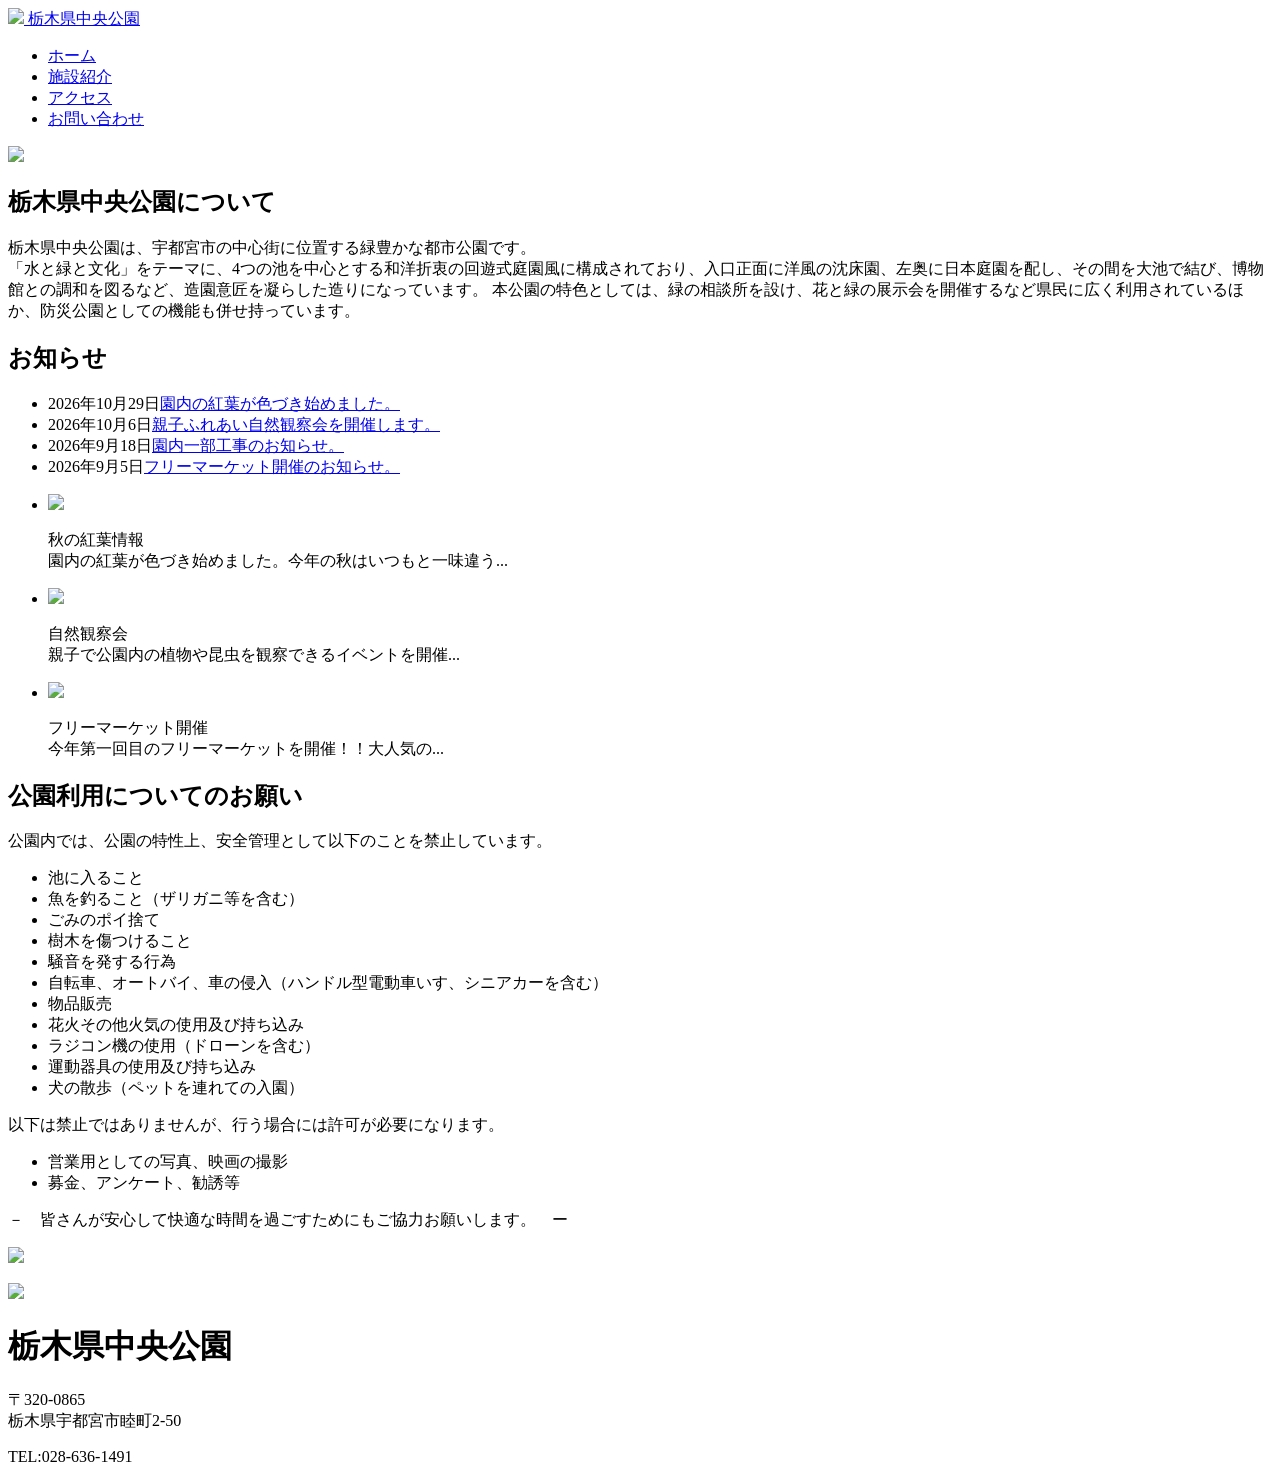
==== index.html @ 91bd7ff7 "栃木県中央公園" ====
<!DOCTYPE html>
<html lang="ja">
<head>
    <meta charset="UTF-8">
    <meta name="viewport" content="width=device-width, initial-scale=1.0">
    <title>栃木県中央公園</title>
    <link rel="preconnect" href="https://fonts.googleapis.com">
    <link rel="preconnect" href="https://fonts.gstatic.com" crossorigin>
    <link href="https://fonts.googleapis.com/css2?family=WDXL+Lubrifont+JP+N&display=swap" rel="stylesheet">
    <link href="https://fonts.googleapis.com/css2?family=Yusei+Magic&display=swap" rel="stylesheet">
    <link rel="stylesheet" href="css/style.css">
    <link rel="icon" href="images/icon.ico">

</head>
<body>
    <header>
        <div id="headname"><a href="index.html">
                <img src="images/icon.png">
                <span class="wdxl-lubrifont-jp-n-regular">栃木県中央公園</span>
            </a></div>
        <div id="hum_back">
        <div class="hamburger" id="hamburger" aria-label="メニュー" aria-expanded="false" role="button" tabindex="0">
            <span></span>
            <span></span>
            <span></span>
        </div>
        </div>
        <nav id="nav">
        <ul>
            <li><a href="index.html">ホーム</a></li>
            <li><a href="facility.html">施設紹介</a></li>
            <li><a href="access.html">アクセス</a></li>
            <li><a href="contact.html">お問い合わせ</a></li>
        </ul>
    </nav>
    </header>

    <mainvisual>
        <img src="images/mainvisual1.jpg" id="photo">
    </mainvisual>

    <div id="main_home">
        <h2 class="yusei-magic-regular">栃木県中央公園について</h2>
        <p>栃木県中央公園は、宇都宮市の中心街に位置する緑豊かな都市公園です。<br>
            「水と緑と文化」をテーマに、4つの池を中心とする和洋折衷の回遊式庭園風に構成されており、入口正面に洋風の沈床園、左奥に日本庭園を配し、その間を大池で結び、博物館との調和を図るなど、造園意匠を凝らした造りになっています。
            本公園の特色としては、緑の相談所を設け、花と緑の展示会を開催するなど県民に広く利用されているほか、防災公園としての機能も併せ持っています。</p>
        <div id="news">
            <h2 class="yusei-magic-regular">お知らせ</h2>
            <ul id="timenews">
                <li><time datetime="2026-10-29">2026年10月29日</time><a href="#">園内の紅葉が色づき始めました。</a></li>
                <li><time datetime="2026-10-6">2026年10月6日</time><a href="#">親子ふれあい自然観察会を開催します。</a></li>
                <li><time datetime="2026-09-18">2026年9月18日</time><a href="#">園内一部工事のお知らせ。</a></li>
                <li><time datetime="2026-09-5">2026年9月5日</time><a href="#">フリーマーケット開催のお知らせ。</a></li>
            </ul>
            <ul id="imgnews">
                <li><a href="#"><img src="images/figure1.jpg"></a><br><p><span class="detail">秋の紅葉情報</span><br>園内の紅葉が色づき始めました。今年の秋はいつもと一味違う...</p></li>
                <li><a href="#"><img src="images/mainvisual5.JPG"></a><br><p><span class="detail">自然観察会</span><br>親子で公園内の植物や昆虫を観察できるイベントを開催...</p></li>
                <li><a href="#"><img src="images/figure6.jpg"></a><br><p><span class="detail">フリーマーケット開催</span><br>今年第一回目のフリーマーケットを開催！！大人気の...</p></li>
            </ul>
        </div>
        <div id="caution">
            <h2 class="yusei-magic-regular">公園利用についてのお願い</h2>
            <div id="prohibited">
                <p>公園内では、公園の特性上、安全管理として以下のことを禁止しています。</p>
                <ul>
                    <li>池に入ること</li>
                    <li>魚を釣ること（ザリガニ等を含む）</li>
                    <li>ごみのポイ捨て</li>
                    <li>樹木を傷つけること</li>
                    <li>騒音を発する行為</li>
                    <li>自転車、オートバイ、車の侵入（ハンドル型電動車いす、シニアカーを含む）</li>
                    <li>物品販売</li>
                    <li>花火その他火気の使用及び持ち込み</li>
                    <li>ラジコン機の使用（ドローンを含む）</li>
                    <li>運動器具の使用及び持ち込み</li>
                    <li>犬の散歩（ペットを連れての入園）</li>
                </ul>
            </div>
            <div id="permission">
                <P>以下は禁止ではありませんが、行う場合には許可が必要になります。</P>
                <ul>
                    <li>営業用としての写真、映画の撮影</li>
                    <li>募金、アンケート、勧誘等</li>
                </ul>
            </div>
            <p id="cooperation">－　皆さんが安心して快適な時間を過ごすためにもご協力お願いします。　ー</p>
        </div>
        <p><img src="images/pamph2022ck_s_3.png" id="kousikiaka"></p>
    </div>
    <footer>
            <div class="footerimg">
                <img src="images/241_F_703177976_xSLXySIV87rSipQUIza6wwL4UbiirDkq.jpg">
            <div class="overlay">
            <h1 class="wdxl-lubrifont-jp-n-regular">栃木県中央公園</h1>
            <p>〒320-0865<br>
                栃木県宇都宮市睦町2-50</p>
            <p>TEL:028-636-1491</p>
            </div>
            </div>
        </footer>
    <script src="js/script.js"></script>
</body>
</html>
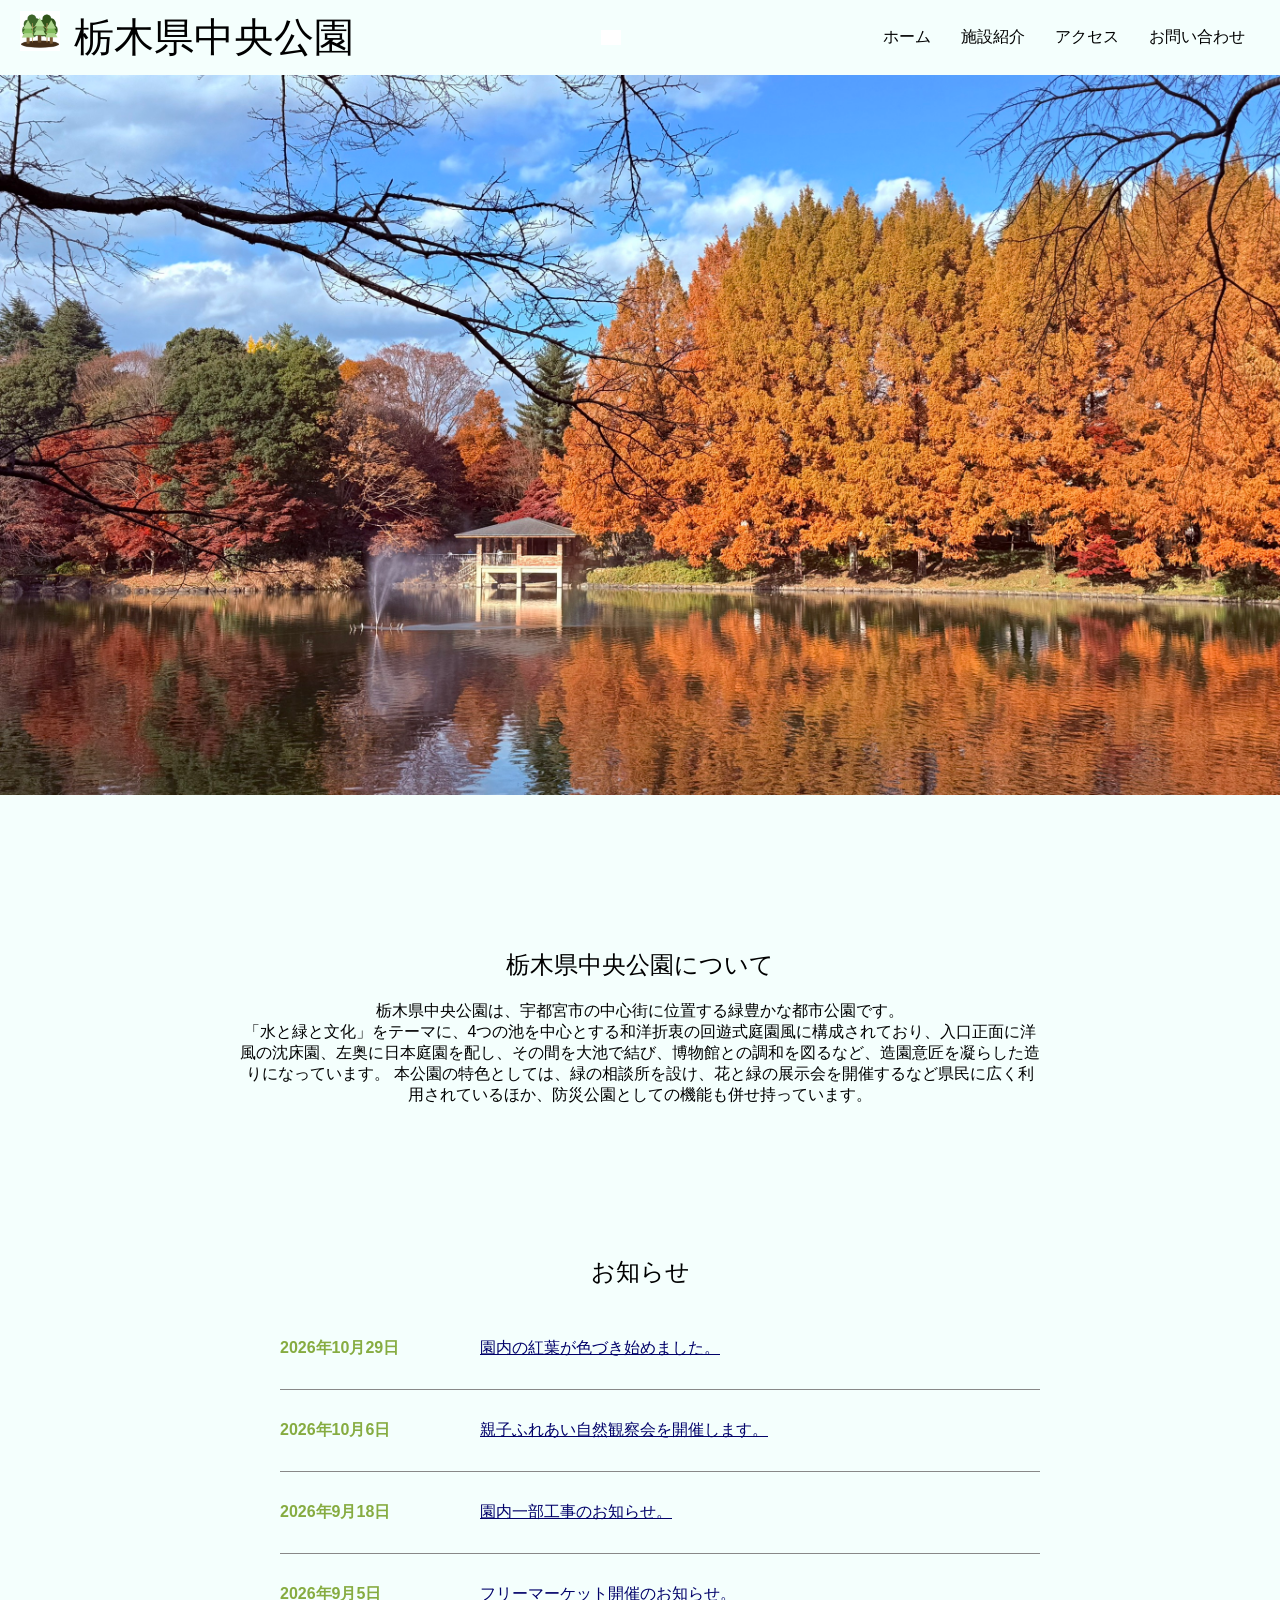
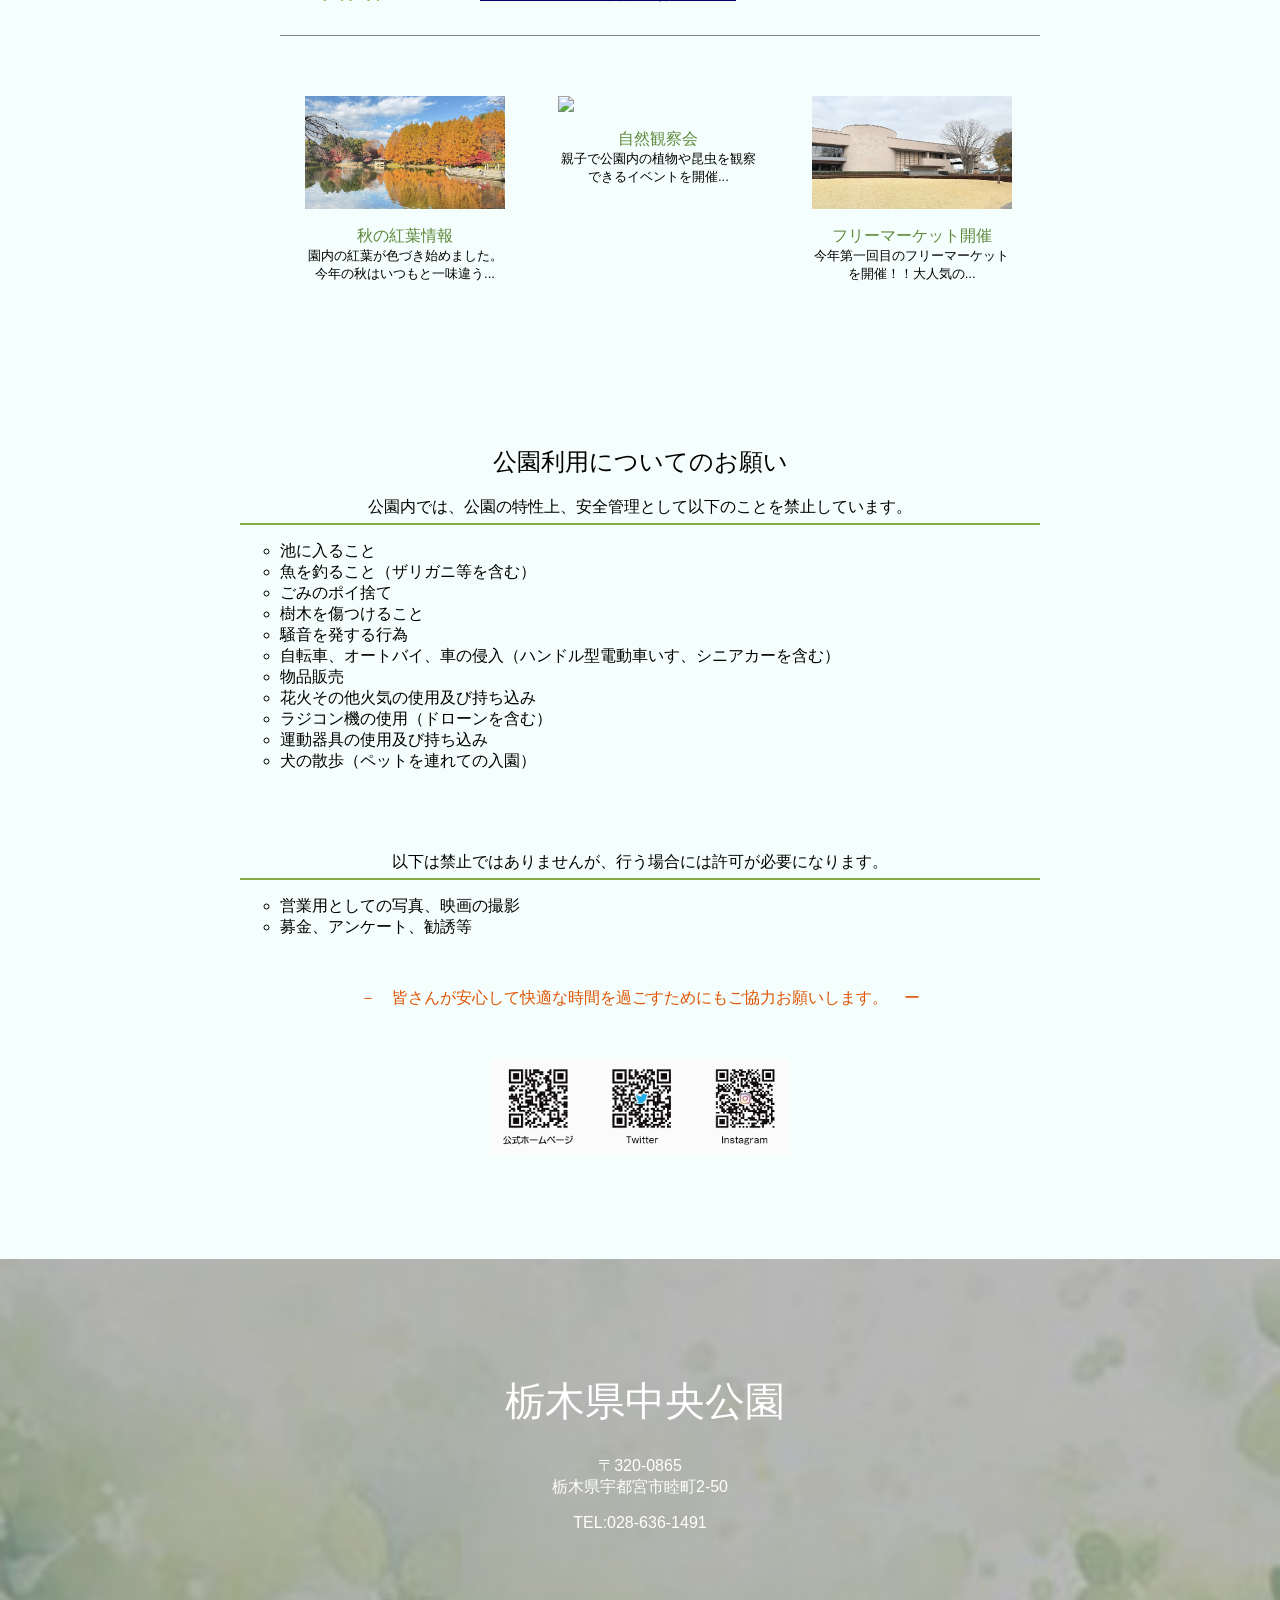
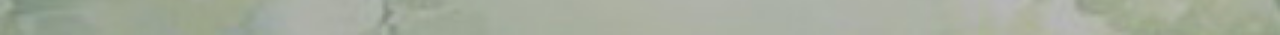
==== commit c8aab2a8: "栃木県中央公園" ====
--- a/index.html
+++ b/index.html
@@ -54,7 +54,7 @@
             </ul>
             <ul id="imgnews">
                 <li><a href="#"><img src="images/figure1.jpg"></a><br><p><span class="detail">秋の紅葉情報</span><br>園内の紅葉が色づき始めました。今年の秋はいつもと一味違う...</p></li>
-                <li><a href="#"><img src="images/mainvisual5.JPG"></a><br><p><span class="detail">自然観察会</span><br>親子で公園内の植物や昆虫を観察できるイベントを開催...</p></li>
+                <li><a href="#"><img src="images/mainvisual5.jpg"></a><br><p><span class="detail">自然観察会</span><br>親子で公園内の植物や昆虫を観察できるイベントを開催...</p></li>
                 <li><a href="#"><img src="images/figure6.jpg"></a><br><p><span class="detail">フリーマーケット開催</span><br>今年第一回目のフリーマーケットを開催！！大人気の...</p></li>
             </ul>
         </div>
--- a/css/style.css
+++ b/css/style.css
@@ -0,0 +1,520 @@
+@charset "utf-8";
+
+body {
+    font-family: sans-serif;
+    margin: 0;
+    background-color: rgb(244, 255, 253);
+}
+
+/* ヘッダー */
+header {
+    display: flex;
+    justify-content: space-between;
+    align-items: center;
+    padding: 10px 20px;
+    color: #000;
+}
+
+/* ハンバーガーボタン */
+#hum_back {
+    background-color: #86ac41;
+    padding: 10px 10px 5px 10px;
+}
+
+.hamburger {
+    display: inline-block;
+    cursor: pointer;
+    width: 30px;
+    height: 22px;
+    position: relative;
+    background-color: #86ac41;
+    z-index: 1000;
+}
+
+.hamburger span {
+    position: absolute;
+    height: 3px;
+    width: 100%;
+    background: #fff;
+    left: 0;
+    transition: 0.3s;
+}
+
+.hamburger span:nth-child(1) {
+    top: 0;
+}
+
+.hamburger span:nth-child(2) {
+    top: 9px;
+}
+
+.hamburger span:nth-child(3) {
+    top: 18px;
+}
+
+/* メニュー */
+nav {
+    position: fixed;
+    top: 0;
+    right: -250px;
+    width: 250px;
+    height: 100%;
+    background: #86ac41;
+    padding-top: 60px;
+    transition: right 0.3s ease;
+    z-index: 999;
+}
+
+nav ul {
+    list-style: none;
+    padding: 0;
+    margin: 0;
+}
+
+nav ul li {
+    border-bottom: 1px solid #5f883b;
+}
+
+nav ul li a {
+    display: block;
+    padding: 15px;
+    color: #fff;
+    text-decoration: none;
+}
+
+nav ul li a:hover {
+    background: #5f883b;
+    color: #fff;
+}
+
+/* 開いた状態 */
+nav.active {
+    right: 0;
+}
+
+.hamburger.active span:nth-child(1) {
+    transform: rotate(45deg);
+    top: 9px;
+}
+
+.hamburger.active span:nth-child(2) {
+    opacity: 0;
+}
+
+.hamburger.active span:nth-child(3) {
+    transform: rotate(-45deg);
+    top: 9px;
+}
+
+#photo {
+    width: 100%;
+    transition: opacity 1s ease;
+}
+
+header img {
+    width: 40px;
+}
+
+.wdxl-lubrifont-jp-n-regular {
+    font-family: "WDXL Lubrifont JP N", sans-serif;
+    font-weight: 400;
+    font-style: normal;
+    font-size: 40px;
+    margin-left: 10px;
+}
+.yusei-magic-regular {
+  font-family: "Yusei Magic", sans-serif;
+  font-weight: 400;
+  font-style: normal;
+  text-align: center;
+}
+
+
+header a {
+    color: #000;
+    text-decoration: none;
+}
+
+footer {
+    margin-top: 100px;
+}
+
+.footerimg {
+    position: relative;
+}
+
+.footerimg img {
+    width: 100%;
+    min-height: 250px;
+    display: block;
+}
+
+.overlay {
+    position: absolute;
+    top: 50%;
+    left: 50%;
+    transform: translate(-50%, -50%);
+    color: white;
+    text-align: center;
+}
+
+/*↓ホームここから↓*/
+#main_home h2,
+#main_home p {
+    text-align: center;
+}
+
+#main_home {
+    max-width: 800px;
+    margin: 0 auto;
+}
+
+#main_home h2 {
+    margin-top: 150px;
+}
+
+#timenews {
+    margin-bottom: 60px;
+}
+
+
+#news #timenews li {
+    list-style-type: none;
+    display: flex;
+    flex-direction: column;
+    padding: 30px 0;
+    border-bottom: 1px solid #888;
+
+}
+
+#news #timenews li time {
+    width: 200px;
+    color: #86ac41;
+    font-weight: bold;
+}
+
+#news a {
+    color: rgb(1, 1, 105);
+    margin-top: 10px;
+}
+
+#imgnews img {
+    width: 200px;
+}
+
+#imgnews a {
+    position: relative;
+    display: inline-block;
+}
+
+#imgnews a::after {
+    content: "";
+    position: absolute;
+    inset: 0;
+    background-color: rgba(78, 78, 78, 0.534);
+    opacity: 0;
+}
+
+#imgnews a:hover::after {
+    opacity: 1;
+}
+
+#news #imgnews {
+    display: block;
+}
+
+#imgnews li {
+    list-style-type: none;
+    width: 200px;
+    margin: 0 auto;
+}
+
+#imgnews p {
+    font-size: 13px;
+    width: 200px;
+}
+
+.detail {
+    font-size: 16px;
+    color: #5f883b;
+}
+
+#prohibited {
+    margin-bottom: 80px;
+}
+
+#prohibited p,
+#permission p {
+    border-bottom: #86ac41 solid 2px;
+    padding: 0 0 5px 0;
+}
+
+#caution li {
+    list-style-type: circle;
+}
+
+#cooperation {
+    color: rgb(223, 84, 3);
+    margin: 50px 0;
+}
+
+#kousikiaka {
+    width: 300px;
+    margin: 0 auto;
+}
+/*↑ホームここまで↑*/
+
+/*↓施設紹介ここから↓*/
+#sub_img {
+    display: block;
+    margin-left: auto;
+    margin-right: auto;
+}
+
+#column {
+    align-items: center;
+    display: flex;
+    flex-wrap: wrap;
+    justify-content: center;
+    margin: 10px 5px 10px 5px;
+    margin: 0 auto;
+}
+
+#column figure img {
+    width: 500px;
+}
+
+#column figure a {
+    display: block;
+    overflow: hidden;
+    position: relative;
+}
+
+#column figure a img {
+    display: block;
+}
+
+#column figure a figcaption {
+    display: block;
+    transition: all .3s;
+    opacity: 0;
+    background: rgba(0, 0, 0, 0.7);
+    position: absolute;
+    top: 0;
+    left: 0;
+    width: 100%;
+    height: 100%;
+    color: #fff;
+    text-align: center;
+    font-size: 30px;
+}
+
+#column figure a:hover figcaption {
+    opacity: 1;
+}
+
+#column figure a figcaption p {
+    display: block;
+    position: absolute;
+    top: 50%;
+    left: 50%;
+    transform: translate(-50%, -50%);
+    text-align: center;
+    width: 90%;
+}
+
+#intro_img {
+    margin-top: 50px;
+    height: 100%;
+}
+
+#shosai {
+    display: flex;
+}
+
+#shosai img {
+    margin: 0;
+    height: 100%;
+}
+
+#shosaibun {
+    word-break: break-all;
+    margin-left: 5px;
+    margin-right: 5px;
+}
+
+@media (max-width: 768px) {
+    #column {
+        width: 500px;
+        display: block;
+        margin: 10px;
+    }
+
+    #column figure img {
+        width: 100%;
+        height: 100%;
+    }
+
+    #intro_img {
+        width: 100%;
+    }
+
+    #shosai {
+        display: block;
+    }
+
+}
+/*↑施設紹介ここまで↑*/
+
+/* アクセスここから */
+#access {
+    text-align: center;
+    line-height: 1.7;
+}
+
+#access_main {
+    margin: 50px 0 50px 0;
+}
+
+access_sub {
+    display: block;
+    text-align: center;
+}
+
+#access_picture img {
+    width: 100%;
+}
+
+#access_sabmain {
+    margin-top: 70px;
+    margin-bottom: 20px;
+}
+
+#map {
+    margin: 40px 0 40px 0;
+}
+
+#access_submain {
+    margin: 40px 0 40px 0;
+    border-bottom: solid 1px #5f883b;
+    border-top: solid 1px #5f883b;
+    width: 100%;
+    padding-bottom:20px;
+}
+
+#map iframe {
+    width: 100%;
+}
+
+.gmap_iframe {
+    aspect-ratio: 16 / 9;
+    max-width: 1000px;
+    width: 100%;
+    height: auto;
+}
+
+#access_footer {
+    background-color: #3d7e3d;
+}
+
+/* アクセスここまで */
+/*↓お問い合わせここから↓*/
+#setumei {
+    text-align: center;
+    margin: 50px 0;
+}
+
+.redcolor {
+    color: red;
+    font-size: 10px;
+}
+
+.greencolor {
+    color: green;
+    font-size: 10px;
+}
+
+#formcontact {
+    width: 500px;
+    margin: 0 auto;
+}
+
+#btn {
+    text-align: center;
+    margin: 50px 0;
+}
+
+#send {
+    background-color: rgb(255, 136, 0);
+    padding: 10px 30px;
+    color: #fff;
+    font-weight: bold;
+    font-size: 15px;
+}
+
+.smallmesse {
+    font-size: 10px;
+}
+
+#main_contactend p {
+    text-align: center;
+}
+/*↑お問い合わせここまで↑*/
+
+
+
+/* PC表示では常に表示 */
+@media (min-width: 768px) {
+    body {
+        max-width: 1300px;
+        margin: 0 auto;
+    }
+
+    #hum_back {
+        background-color: #fff;
+    }
+
+    .hamburger {
+        display: none;
+    }
+
+    nav {
+        position: static;
+        width: auto;
+        height: auto;
+        background: none;
+        padding-top: 0;
+        display: block;
+    }
+
+    nav ul {
+        display: flex;
+    }
+
+    nav ul li {
+        border: none;
+    }
+
+    nav ul li a {
+        padding: 10px 15px;
+        color: #000;
+    }
+
+    #news #imgnews {
+        display: flex;
+    }
+
+    #imgnews li {
+        width: calc(800px/3);
+        margin-left: 25px;
+    }
+
+    #news #timenews li {
+        flex-direction: row;
+    }
+
+    #news a {
+        margin: 0;
+    }
+
+}
